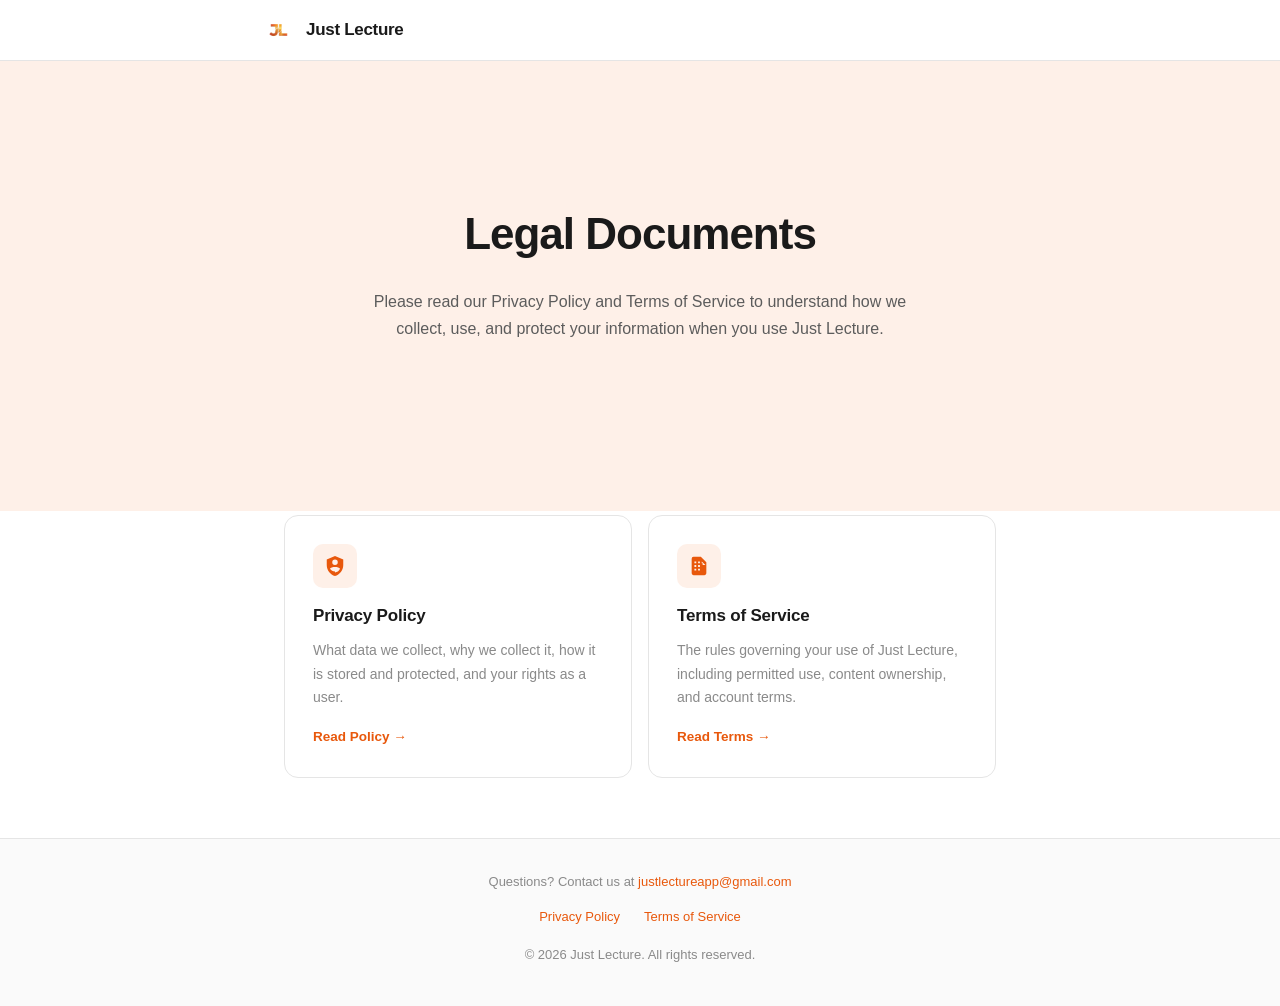
==== index.html @ e7a3eb1e "feat: add Just Lecture legal pages for Cloudflare Pages - Privacy Policy and Terms of Service with f" ====
<!DOCTYPE html>
<html lang="en">
<head>
  <meta charset="UTF-8">
  <meta name="viewport" content="width=device-width, initial-scale=1.0">
  <title>Just Lecture – Legal</title>
  <meta name="description" content="Privacy Policy and Terms of Service for the Just Lecture Android application.">
  <link rel="stylesheet" href="styles.css">
</head>
<body>

  <header>
    <div class="header-inner">
      <img class="logo-img" src="logo.png" alt="Just Lecture">
      <a class="logo-name" href="index.html">Just Lecture</a>
    </div>
  </header>

  <section class="home-hero">
    <div class="home-hero-inner">
      <h1>Legal Documents</h1>
      <p>Please read our Privacy Policy and Terms of Service to understand how we collect, use, and protect your information when you use Just Lecture.</p>
    </div>
  </section>

  <div class="card-grid">

    <a class="doc-card" href="privacy-policy.html">
      <div class="card-icon">
        <svg viewBox="0 0 24 24" xmlns="http://www.w3.org/2000/svg">
          <path d="M12 1L3 5v6c0 5.55 3.84 10.74 9 12 5.16-1.26 9-6.45 9-12V5l-9-4zm0 4a3 3 0 1 1 0 6 3 3 0 0 1 0-6zm0 13c-2.33 0-4.32-1.14-5.5-2.87C7.27 13.55 9.4 13 12 13s4.73.55 5.5 2.13C16.32 17.86 14.33 19 12 19z"/>
        </svg>
      </div>
      <h2>Privacy Policy</h2>
      <p>What data we collect, why we collect it, how it is stored and protected, and your rights as a user.</p>
      <div class="card-arrow">Read Policy →</div>
    </a>

    <a class="doc-card" href="terms-of-service.html">
      <div class="card-icon">
        <svg viewBox="0 0 24 24" xmlns="http://www.w3.org/2000/svg">
          <path d="M14 2H6a2 2 0 0 0-2 2v16a2 2 0 0 0 2 2h12a2 2 0 0 0 2-2V8l-6-6zM9 17H7v-2h2v2zm0-4H7v-2h2v2zm0-4H7V7h2v2zm4 8h-2v-2h2v2zm0-4h-2v-2h2v2zm0-4h-2V7h2v2zm3 0h-1V7l4 4h-3z"/>
        </svg>
      </div>
      <h2>Terms of Service</h2>
      <p>The rules governing your use of Just Lecture, including permitted use, content ownership, and account terms.</p>
      <div class="card-arrow">Read Terms →</div>
    </a>

  </div>

  <footer>
    <div class="footer-inner">
      <p>Questions? Contact us at <a href="mailto:justlectureapp@gmail.com">justlectureapp@gmail.com</a></p>
      <div class="footer-links">
        <a href="privacy-policy.html">Privacy Policy</a>
        <a href="terms-of-service.html">Terms of Service</a>
      </div>
      <p style="margin-top:16px;">© 2026 Just Lecture. All rights reserved.</p>
    </div>
  </footer>

</body>
</html>
---- styles.css ----
/* Just Lecture – Legal Pages
   No JS. No external fonts. Works in the hardened in-app WebView.          */

:root {
  --orange: #E8580C;
  --orange-dark: #C44A08;
  --orange-light: #FEF0E8;
  --text-primary: #1A1A1A;
  --text-secondary: #5C5C5C;
  --text-muted: #8A8A8A;
  --border: #E5E5E5;
  --bg: #FFFFFF;
  --surface: #FAFAFA;
  --radius: 10px;
  --max-width: 760px;
}

*, *::before, *::after {
  box-sizing: border-box;
  margin: 0;
  padding: 0;
}

html {
  font-size: 16px;
  -webkit-text-size-adjust: 100%;
  scroll-behavior: smooth;
}

body {
  font-family: -apple-system, BlinkMacSystemFont, "Segoe UI", Roboto,
               Helvetica, Arial, sans-serif;
  color: var(--text-primary);
  background: var(--bg);
  line-height: 1.7;
}

/* ── Header ─────────────────────────────────── */
header {
  background: var(--bg);
  border-bottom: 1px solid var(--border);
  padding: 0 24px;
  position: sticky;
  top: 0;
  z-index: 10;
}

.header-inner {
  max-width: var(--max-width);
  margin: 0 auto;
  display: flex;
  align-items: center;
  height: 60px;
  gap: 10px;
}

.logo-img {
  width: 36px;
  height: 36px;
  object-fit: contain;
  flex-shrink: 0;
}

.logo-name {
  font-size: 17px;
  font-weight: 700;
  color: var(--text-primary);
  text-decoration: none;
  letter-spacing: -0.3px;
}

/* ── Hero banner ─────────────────────────────── */
.hero {
  background: var(--orange-light);
  border-bottom: 1px solid #F5DCCF;
  padding: 40px 24px 32px;
}

.hero-inner {
  max-width: var(--max-width);
  margin: 0 auto;
}

.doc-label {
  display: inline-block;
  background: var(--orange);
  color: #fff;
  font-size: 11px;
  font-weight: 700;
  letter-spacing: 1px;
  text-transform: uppercase;
  padding: 3px 10px;
  border-radius: 4px;
  margin-bottom: 14px;
}

.hero h1 {
  font-size: clamp(24px, 5vw, 34px);
  font-weight: 800;
  letter-spacing: -0.6px;
  color: var(--text-primary);
  line-height: 1.2;
}

.hero-meta {
  margin-top: 12px;
  font-size: 13.5px;
  color: var(--text-secondary);
}

/* ── Main content ────────────────────────────── */
main {
  max-width: var(--max-width);
  margin: 0 auto;
  padding: 40px 24px 80px;
}

.toc {
  background: var(--surface);
  border: 1px solid var(--border);
  border-radius: var(--radius);
  padding: 20px 24px;
  margin-bottom: 40px;
}

.toc-title {
  font-size: 12px;
  font-weight: 700;
  letter-spacing: 0.8px;
  text-transform: uppercase;
  color: var(--text-muted);
  margin-bottom: 12px;
}

.toc ol {
  padding-left: 20px;
}

.toc li {
  margin: 5px 0;
}

.toc a {
  color: var(--orange);
  text-decoration: none;
  font-size: 14px;
  font-weight: 500;
}

.toc a:hover {
  text-decoration: underline;
}

/* ── Sections ────────────────────────────────── */
section {
  margin-bottom: 44px;
  scroll-margin-top: 80px;
}

h2 {
  font-size: 19px;
  font-weight: 700;
  color: var(--text-primary);
  margin-bottom: 14px;
  padding-bottom: 10px;
  border-bottom: 2px solid var(--orange-light);
  letter-spacing: -0.2px;
}

h3 {
  font-size: 15.5px;
  font-weight: 700;
  color: var(--text-primary);
  margin: 20px 0 8px;
}

p {
  color: var(--text-secondary);
  font-size: 15px;
  margin-bottom: 12px;
}

ul, ol {
  padding-left: 22px;
  margin-bottom: 12px;
}

li {
  color: var(--text-secondary);
  font-size: 15px;
  margin: 5px 0;
}

strong {
  color: var(--text-primary);
  font-weight: 600;
}

a {
  color: var(--orange);
  text-decoration: none;
}

a:hover {
  text-decoration: underline;
}

/* ── Info card ───────────────────────────────── */
.info-card {
  background: var(--orange-light);
  border-left: 4px solid var(--orange);
  border-radius: 0 var(--radius) var(--radius) 0;
  padding: 16px 20px;
  margin: 20px 0;
}

.info-card p {
  margin: 0;
  color: #7A3010;
  font-size: 14.5px;
}

/* ── Data table ──────────────────────────────── */
.data-table {
  width: 100%;
  border-collapse: collapse;
  font-size: 14px;
  margin: 16px 0;
  border-radius: var(--radius);
  overflow: hidden;
  border: 1px solid var(--border);
}

.data-table th {
  background: var(--surface);
  color: var(--text-muted);
  font-size: 11.5px;
  font-weight: 700;
  letter-spacing: 0.5px;
  text-transform: uppercase;
  padding: 10px 14px;
  text-align: left;
  border-bottom: 1px solid var(--border);
}

.data-table td {
  padding: 10px 14px;
  border-bottom: 1px solid var(--border);
  color: var(--text-secondary);
  vertical-align: top;
}

.data-table tr:last-child td {
  border-bottom: none;
}

.data-table tr:nth-child(even) td {
  background: var(--surface);
}

/* ── Footer ──────────────────────────────────── */
footer {
  background: var(--surface);
  border-top: 1px solid var(--border);
  padding: 32px 24px;
  text-align: center;
}

.footer-inner {
  max-width: var(--max-width);
  margin: 0 auto;
}

footer p {
  font-size: 13px;
  color: var(--text-muted);
  margin-bottom: 8px;
}

.footer-links {
  display: flex;
  justify-content: center;
  gap: 24px;
  margin-top: 12px;
  flex-wrap: wrap;
}

.footer-links a {
  font-size: 13px;
  color: var(--orange);
  font-weight: 500;
}

/* ── Home page ───────────────────────────────── */
.home-hero {
  min-height: 50vh;
  display: flex;
  align-items: center;
  justify-content: center;
  padding: 60px 24px;
  text-align: center;
  background: var(--orange-light);
}

.home-hero-inner {
  max-width: 560px;
}

.home-hero h1 {
  font-size: clamp(28px, 6vw, 44px);
  font-weight: 800;
  letter-spacing: -1px;
  color: var(--text-primary);
  margin-bottom: 16px;
}

.home-hero p {
  font-size: 16px;
  color: var(--text-secondary);
  margin-bottom: 32px;
}

.card-grid {
  display: grid;
  grid-template-columns: repeat(auto-fit, minmax(280px, 1fr));
  gap: 16px;
  max-width: var(--max-width);
  margin: -40px auto 0;
  padding: 0 24px 60px;
}

.doc-card {
  background: var(--bg);
  border: 1px solid var(--border);
  border-radius: 14px;
  padding: 28px;
  text-decoration: none;
  transition: box-shadow 0.15s, border-color 0.15s;
  display: block;
}

.doc-card:hover {
  border-color: var(--orange);
  box-shadow: 0 4px 20px rgba(232, 88, 12, 0.12);
  text-decoration: none;
}

.card-icon {
  width: 44px;
  height: 44px;
  background: var(--orange-light);
  border-radius: 10px;
  display: flex;
  align-items: center;
  justify-content: center;
  margin-bottom: 14px;
}

.card-icon svg {
  width: 22px;
  height: 22px;
  fill: var(--orange);
}

.doc-card h2 {
  font-size: 17px;
  font-weight: 700;
  color: var(--text-primary);
  margin-bottom: 8px;
  padding-bottom: 0;
  border-bottom: none;
}

.doc-card p {
  font-size: 14px;
  color: var(--text-muted);
  margin: 0;
}

.card-arrow {
  display: inline-flex;
  align-items: center;
  gap: 5px;
  margin-top: 16px;
  font-size: 13.5px;
  font-weight: 600;
  color: var(--orange);
}

/* ── Responsive ──────────────────────────────── */
@media (max-width: 480px) {
  .hero { padding: 28px 18px 22px; }
  main  { padding: 28px 18px 60px; }
  .toc  { padding: 16px 18px; }
  .data-table { font-size: 13px; }
  .data-table th, .data-table td { padding: 8px 10px; }
}
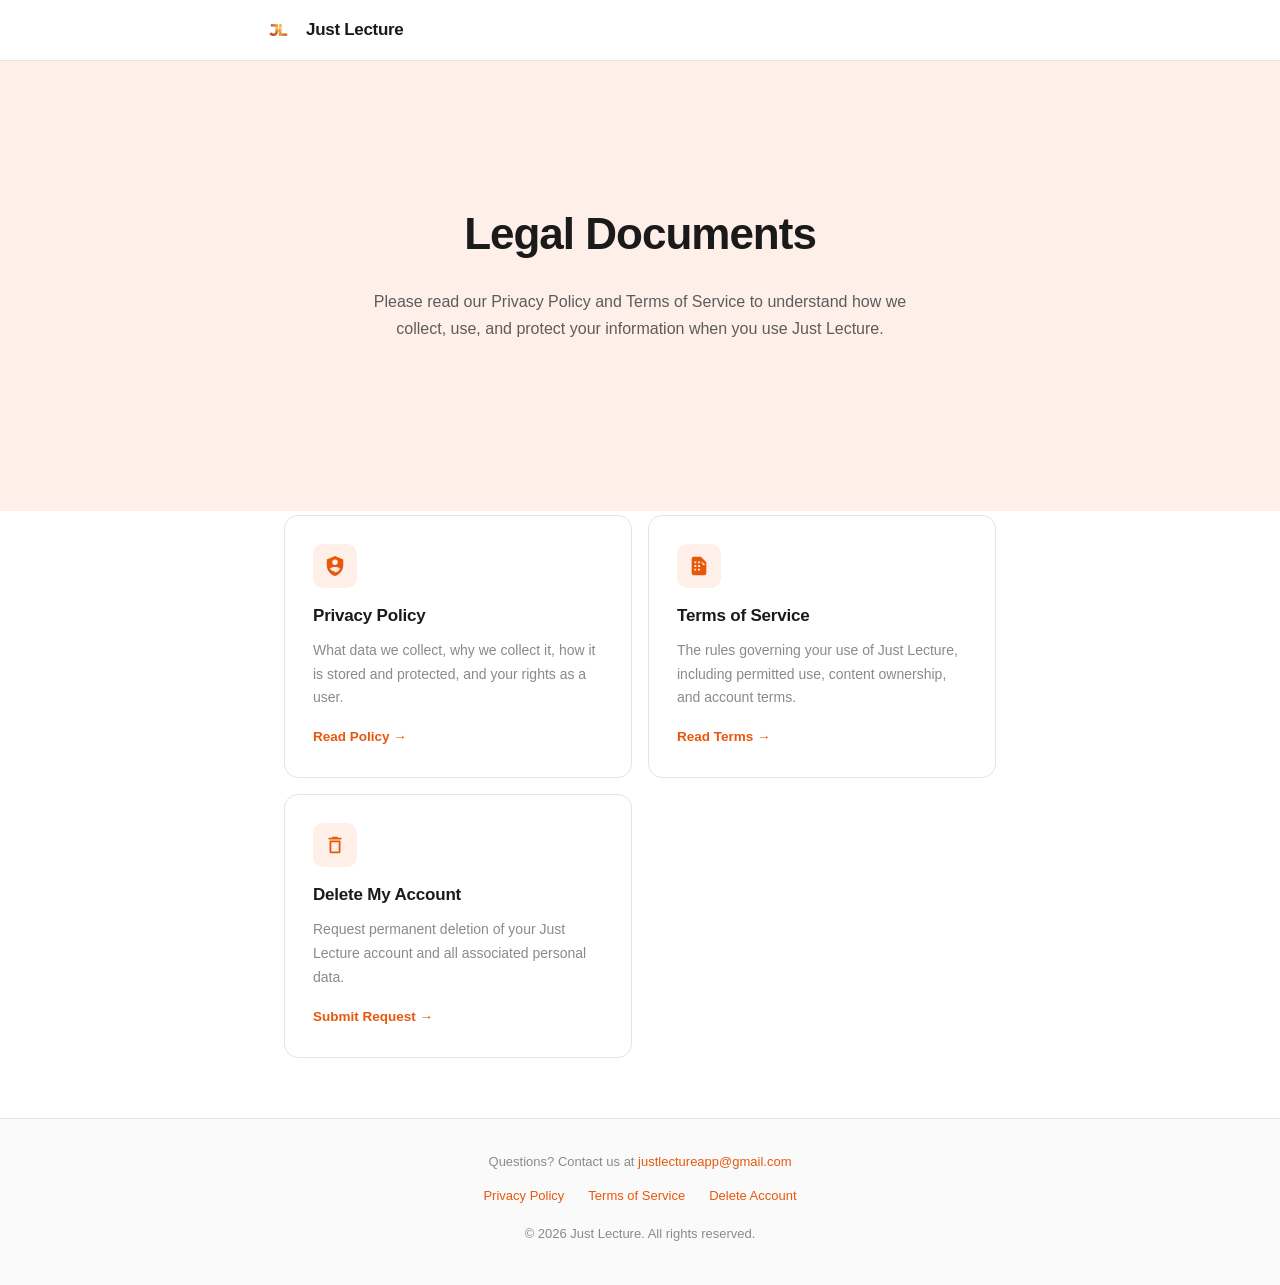
==== commit df855438: "feat: add delete-account page + fix in-app header navigation - Add delete-account.html with mailto: " ====
--- a/index.html
+++ b/index.html
@@ -47,6 +47,17 @@
       <div class="card-arrow">Read Terms →</div>
     </a>
 
+    <a class="doc-card" href="delete-account.html">
+      <div class="card-icon">
+        <svg viewBox="0 0 24 24" xmlns="http://www.w3.org/2000/svg">
+          <path d="M6 19a2 2 0 0 0 2 2h8a2 2 0 0 0 2-2V7H6v12zM8 9h8v10H8V9zm7.5-5-1-1h-5l-1 1H5v2h14V4h-3.5z"/>
+        </svg>
+      </div>
+      <h2>Delete My Account</h2>
+      <p>Request permanent deletion of your Just Lecture account and all associated personal data.</p>
+      <div class="card-arrow">Submit Request →</div>
+    </a>
+
   </div>
 
   <footer>
@@ -55,6 +66,7 @@
       <div class="footer-links">
         <a href="privacy-policy.html">Privacy Policy</a>
         <a href="terms-of-service.html">Terms of Service</a>
+        <a href="delete-account.html">Delete Account</a>
       </div>
       <p style="margin-top:16px;">© 2026 Just Lecture. All rights reserved.</p>
     </div>
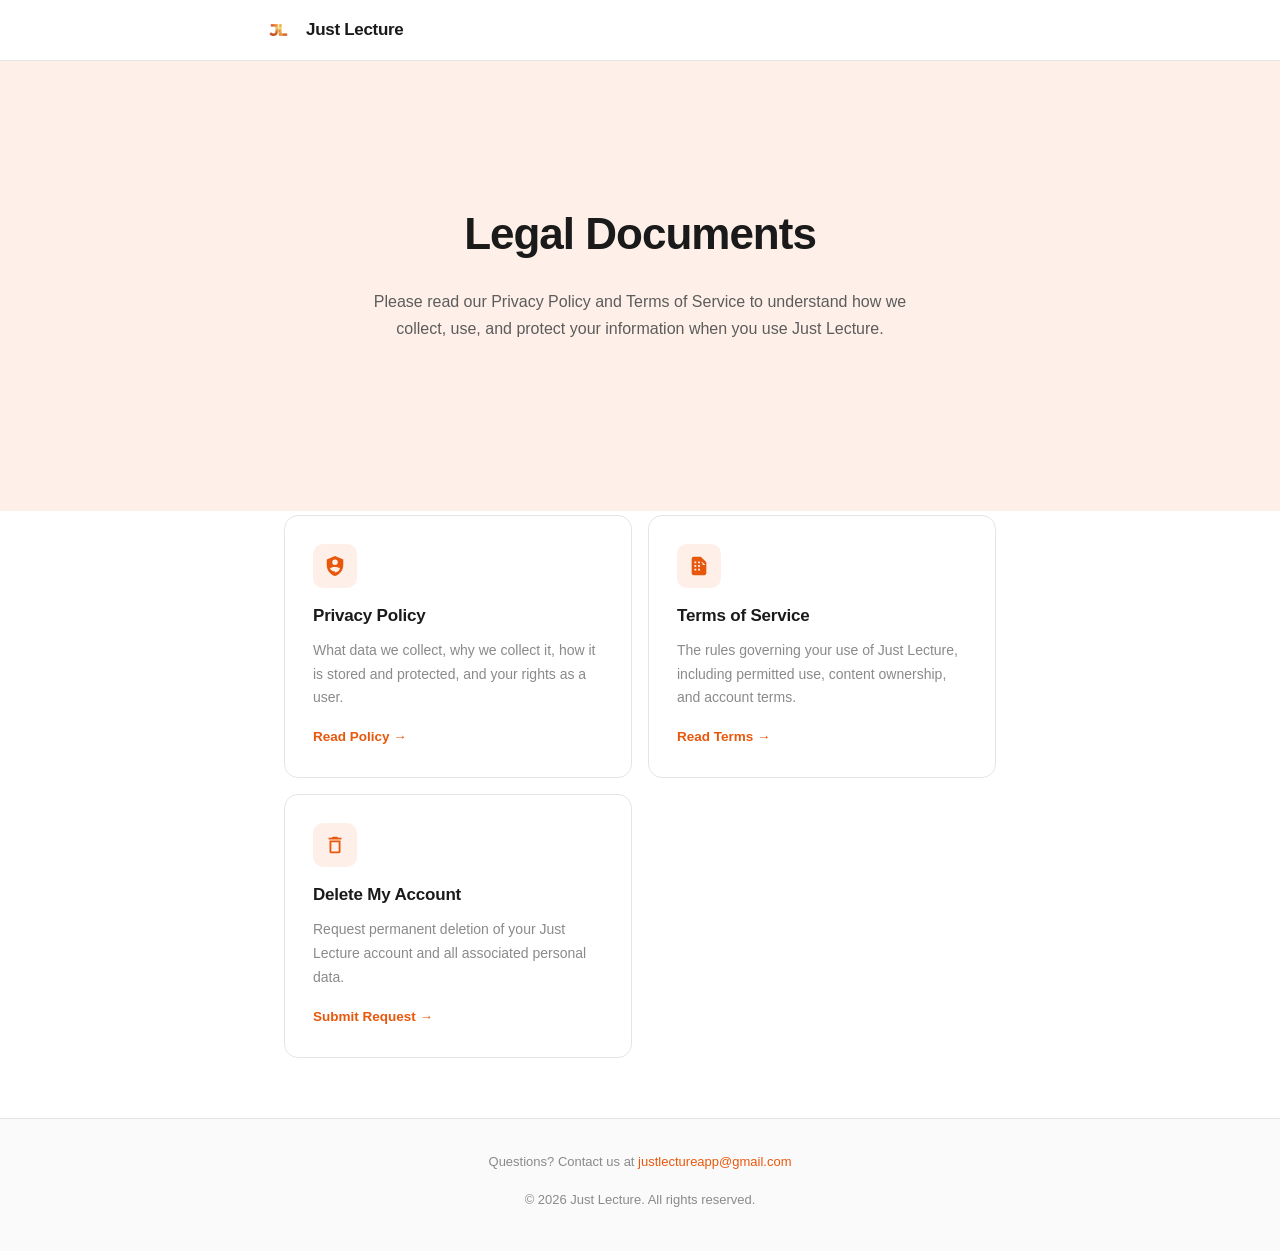
==== commit 1dfda8bd: "fix: strip all inter-page navigation links from all four pages" ====
--- a/index.html
+++ b/index.html
@@ -12,7 +12,7 @@
   <header>
     <div class="header-inner">
       <img class="logo-img" src="logo.png" alt="Just Lecture">
-      <a class="logo-name" href="index.html">Just Lecture</a>
+      <span class="logo-name">Just Lecture</span>
     </div>
   </header>
 
@@ -63,11 +63,6 @@
   <footer>
     <div class="footer-inner">
       <p>Questions? Contact us at <a href="mailto:justlectureapp@gmail.com">justlectureapp@gmail.com</a></p>
-      <div class="footer-links">
-        <a href="privacy-policy.html">Privacy Policy</a>
-        <a href="terms-of-service.html">Terms of Service</a>
-        <a href="delete-account.html">Delete Account</a>
-      </div>
       <p style="margin-top:16px;">© 2026 Just Lecture. All rights reserved.</p>
     </div>
   </footer>
